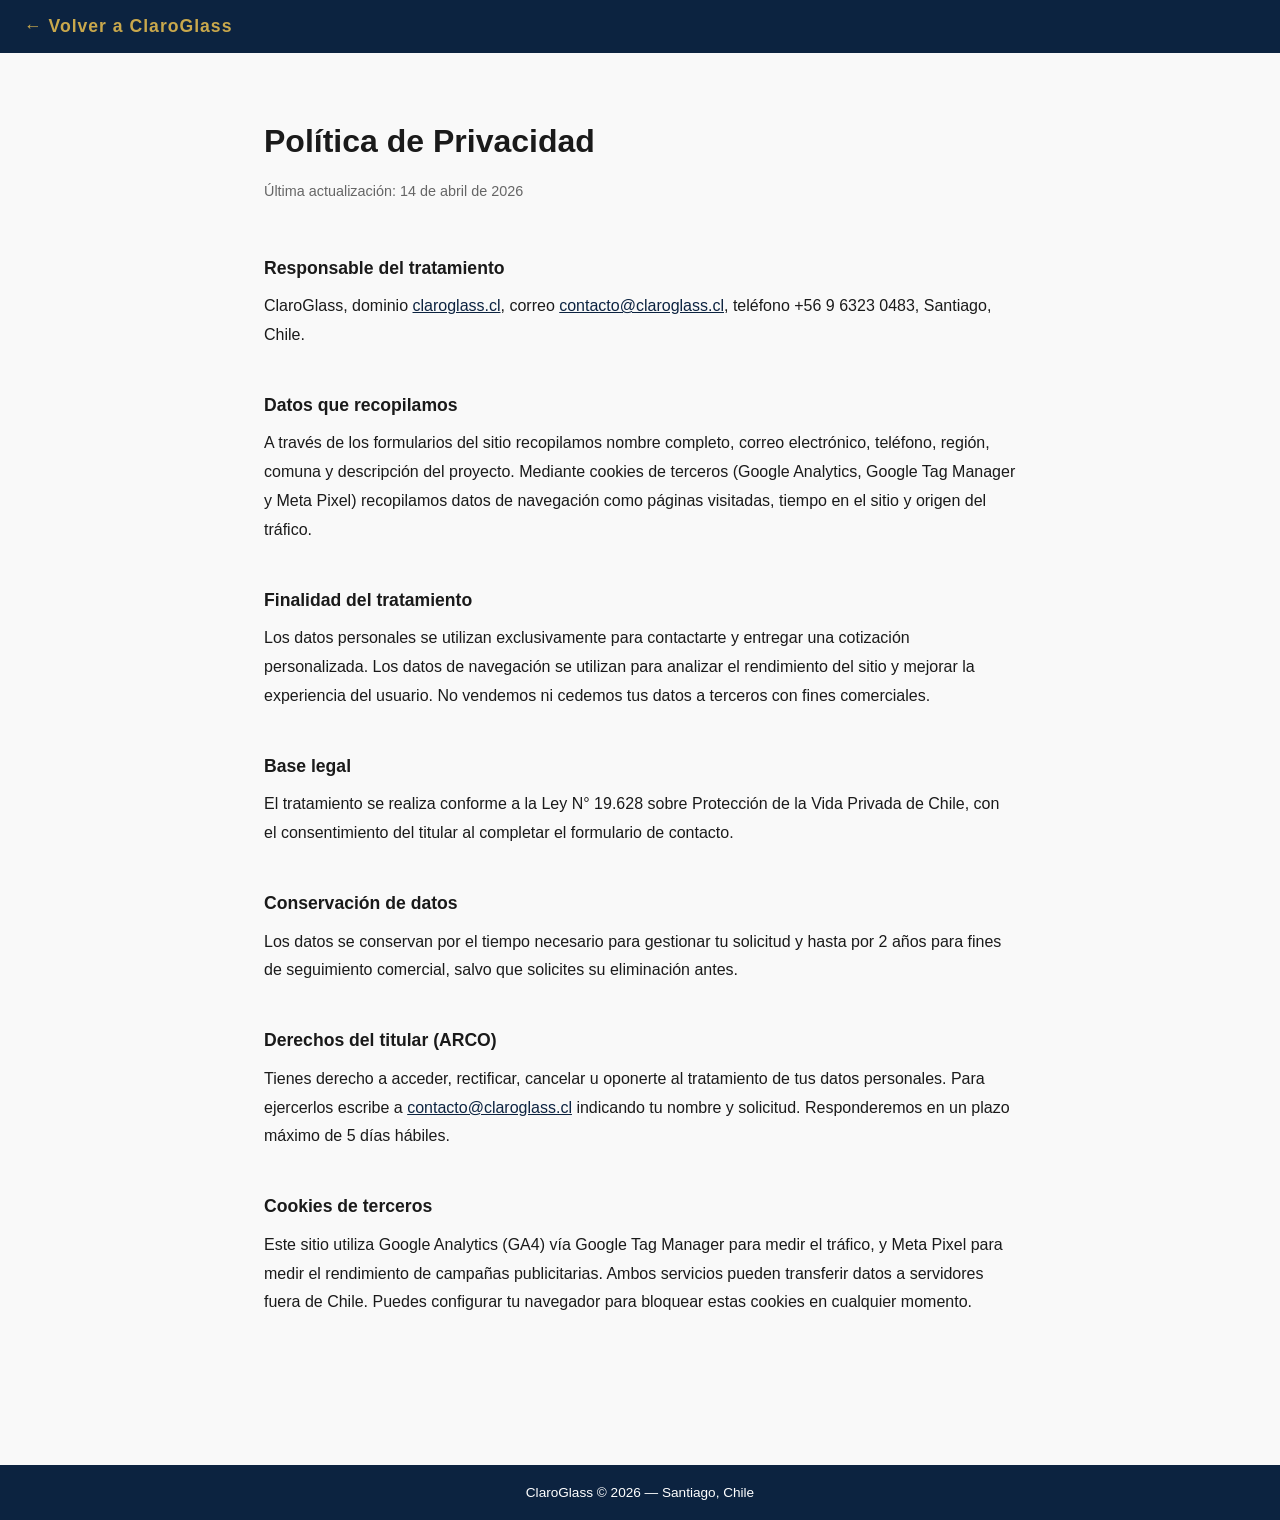
==== politica-de-privacidad.html @ 79ce5e5a "Create politica-de-privacidad.html" ====
<!DOCTYPE html>
<html lang="es">
<head>
  <meta charset="UTF-8">
  <meta name="viewport" content="width=device-width, initial-scale=1.0">
  <title>Política de Privacidad | ClaroGlass</title>
  <meta name="robots" content="noindex, follow">
  <link rel="icon" type="image/png" href="assets/logo-claroglass.png">
  <style>
    *{box-sizing:border-box;margin:0;padding:0}
    body{font-family:Arial,sans-serif;background:#f9f9f9;color:#1a1a1a}
    nav{background:#0c2340;padding:16px 24px}
    nav a{color:#c9a84c;font-weight:700;font-size:1.1rem;text-decoration:none;letter-spacing:1px}
    main{max-width:800px;margin:60px auto;padding:0 24px 80px;line-height:1.8}
    h1{font-size:2rem;font-weight:800;margin-bottom:8px}
    .date{color:#666;font-size:0.9rem;margin-bottom:48px}
    h2{font-size:1.1rem;font-weight:700;margin-top:40px;margin-bottom:8px}
    p{margin-bottom:8px}
    a{color:#0c2340}
    footer{background:#0c2340;color:#fff;text-align:center;padding:20px;font-size:0.85rem}
  </style>
</head>
<body>
  <nav><a href="/">&#8592; Volver a ClaroGlass</a></nav>
  <main>
    <h1>Política de Privacidad</h1>
    <p class="date">Última actualización: 14 de abril de 2026</p>

    <h2>Responsable del tratamiento</h2>
    <p>ClaroGlass, dominio <a href="https://claroglass.cl">claroglass.cl</a>, correo <a href="mailto:contacto@claroglass.cl">contacto@claroglass.cl</a>, teléfono +56 9 6323 0483, Santiago, Chile.</p>

    <h2>Datos que recopilamos</h2>
    <p>A través de los formularios del sitio recopilamos nombre completo, correo electrónico, teléfono, región, comuna y descripción del proyecto. Mediante cookies de terceros (Google Analytics, Google Tag Manager y Meta Pixel) recopilamos datos de navegación como páginas visitadas, tiempo en el sitio y origen del tráfico.</p>

    <h2>Finalidad del tratamiento</h2>
    <p>Los datos personales se utilizan exclusivamente para contactarte y entregar una cotización personalizada. Los datos de navegación se utilizan para analizar el rendimiento del sitio y mejorar la experiencia del usuario. No vendemos ni cedemos tus datos a terceros con fines comerciales.</p>

    <h2>Base legal</h2>
    <p>El tratamiento se realiza conforme a la Ley N° 19.628 sobre Protección de la Vida Privada de Chile, con el consentimiento del titular al completar el formulario de contacto.</p>

    <h2>Conservación de datos</h2>
    <p>Los datos se conservan por el tiempo necesario para gestionar tu solicitud y hasta por 2 años para fines de seguimiento comercial, salvo que solicites su eliminación antes.</p>

    <h2>Derechos del titular (ARCO)</h2>
    <p>Tienes derecho a acceder, rectificar, cancelar u oponerte al tratamiento de tus datos personales. Para ejercerlos escribe a <a href="mailto:contacto@claroglass.cl">contacto@claroglass.cl</a> indicando tu nombre y solicitud. Responderemos en un plazo máximo de 5 días hábiles.</p>

    <h2>Cookies de terceros</h2>
    <p>Este sitio utiliza Google Analytics (GA4) vía Google Tag Manager para medir el tráfico, y Meta Pixel para medir el rendimiento de campañas publicitarias. Ambos servicios pueden transferir datos a servidores fuera de Chile. Puedes configurar tu navegador para bloquear estas cookies en cualquier momento.</p>
  </main>
  <footer>ClaroGlass &copy; 2026 &mdash; Santiago, Chile</footer>
</body>
</html>
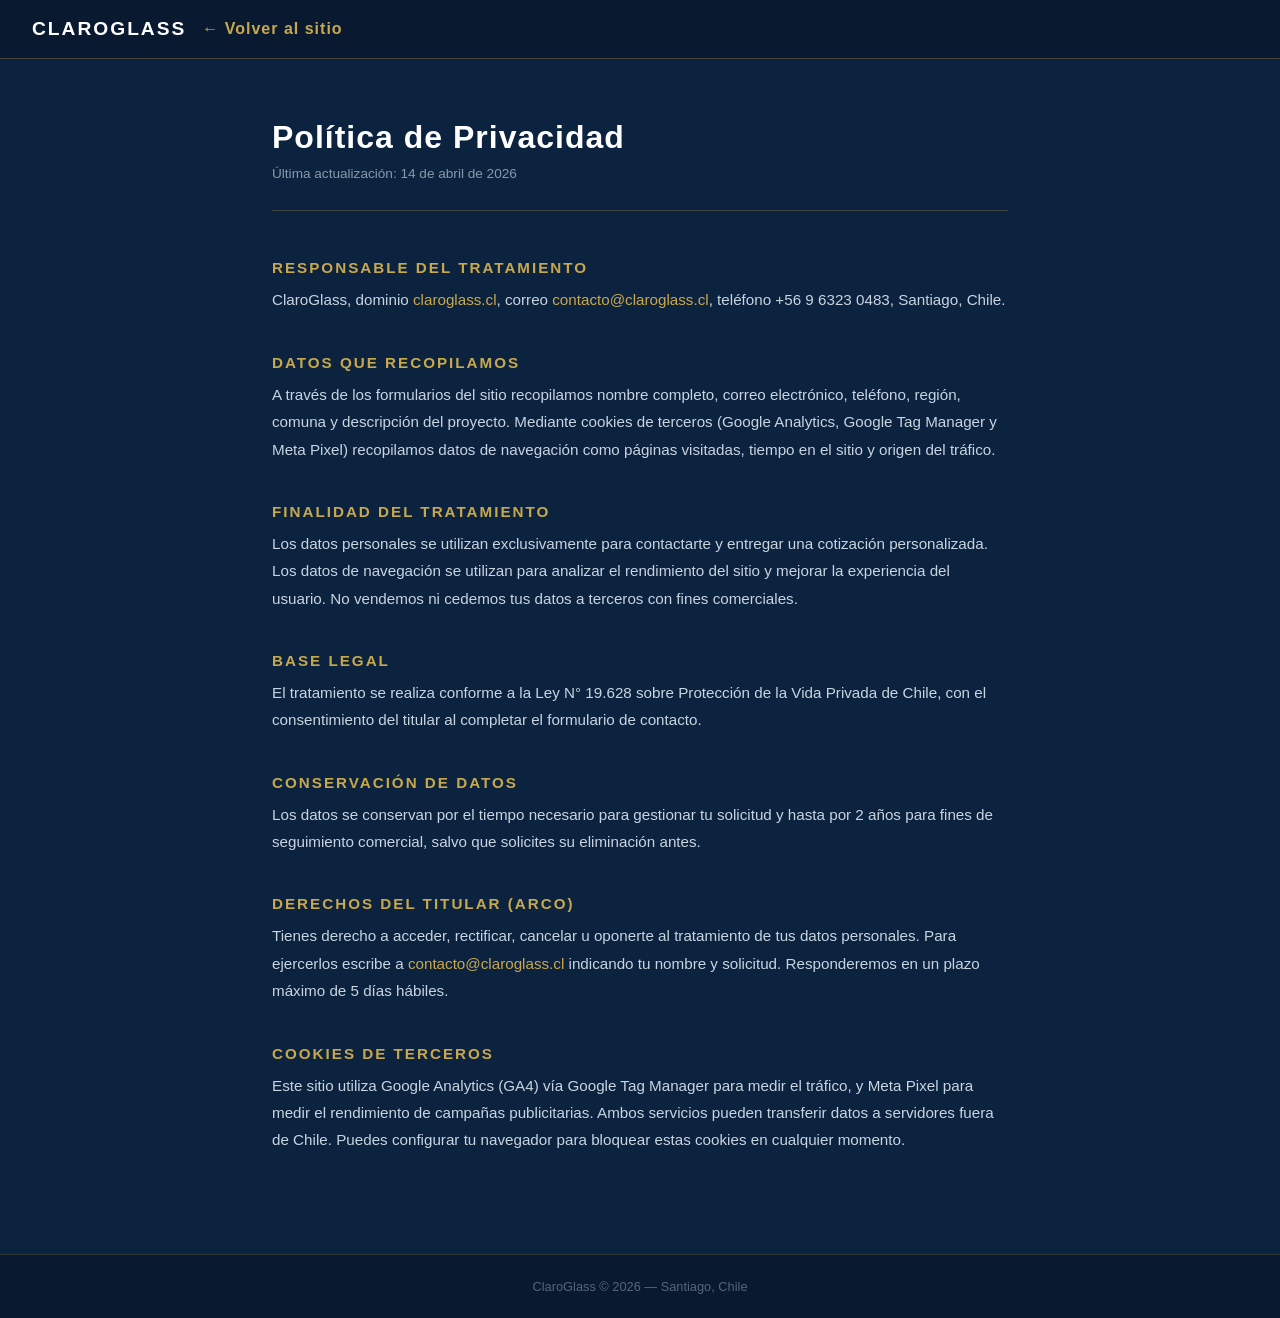
==== commit 69c10d9c: "Update politica-de-privacidad.html" ====
--- a/politica-de-privacidad.html
+++ b/politica-de-privacidad.html
@@ -8,20 +8,26 @@
   <link rel="icon" type="image/png" href="assets/logo-claroglass.png">
   <style>
     *{box-sizing:border-box;margin:0;padding:0}
-    body{font-family:Arial,sans-serif;background:#f9f9f9;color:#1a1a1a}
-    nav{background:#0c2340;padding:16px 24px}
-    nav a{color:#c9a84c;font-weight:700;font-size:1.1rem;text-decoration:none;letter-spacing:1px}
-    main{max-width:800px;margin:60px auto;padding:0 24px 80px;line-height:1.8}
-    h1{font-size:2rem;font-weight:800;margin-bottom:8px}
-    .date{color:#666;font-size:0.9rem;margin-bottom:48px}
-    h2{font-size:1.1rem;font-weight:700;margin-top:40px;margin-bottom:8px}
-    p{margin-bottom:8px}
-    a{color:#0c2340}
-    footer{background:#0c2340;color:#fff;text-align:center;padding:20px;font-size:0.85rem}
+    body{font-family:Arial,sans-serif;background:#0c2340;color:#e8e8e8;min-height:100vh}
+    nav{background:#091a30;padding:18px 32px;display:flex;align-items:center;gap:16px;border-bottom:1px solid rgba(201,168,76,0.3)}
+    nav a{color:#c9a84c;font-weight:700;font-size:1rem;text-decoration:none;letter-spacing:1px}
+    nav a:hover{color:#fff}
+    .nav-brand{color:#fff;font-weight:900;font-size:1.2rem;letter-spacing:2px}
+    main{max-width:800px;margin:0 auto;padding:60px 32px 100px}
+    h1{font-size:2rem;font-weight:900;color:#fff;margin-bottom:6px;letter-spacing:1px}
+    .date{color:#8899aa;font-size:0.85rem;margin-bottom:48px;border-bottom:1px solid rgba(201,168,76,0.25);padding-bottom:24px}
+    h2{font-size:0.95rem;font-weight:700;color:#c9a84c;letter-spacing:2px;text-transform:uppercase;margin-top:40px;margin-bottom:10px}
+    p{font-size:0.95rem;line-height:1.8;color:#c8d4e0}
+    a{color:#c9a84c;text-decoration:none}
+    a:hover{text-decoration:underline}
+    footer{background:#091a30;border-top:1px solid rgba(201,168,76,0.2);text-align:center;padding:24px;font-size:0.8rem;color:#556677}
   </style>
 </head>
 <body>
-  <nav><a href="/">&#8592; Volver a ClaroGlass</a></nav>
+  <nav>
+    <span class="nav-brand">CLAROGLASS</span>
+    <a href="/">← Volver al sitio</a>
+  </nav>
   <main>
     <h1>Política de Privacidad</h1>
     <p class="date">Última actualización: 14 de abril de 2026</p>
